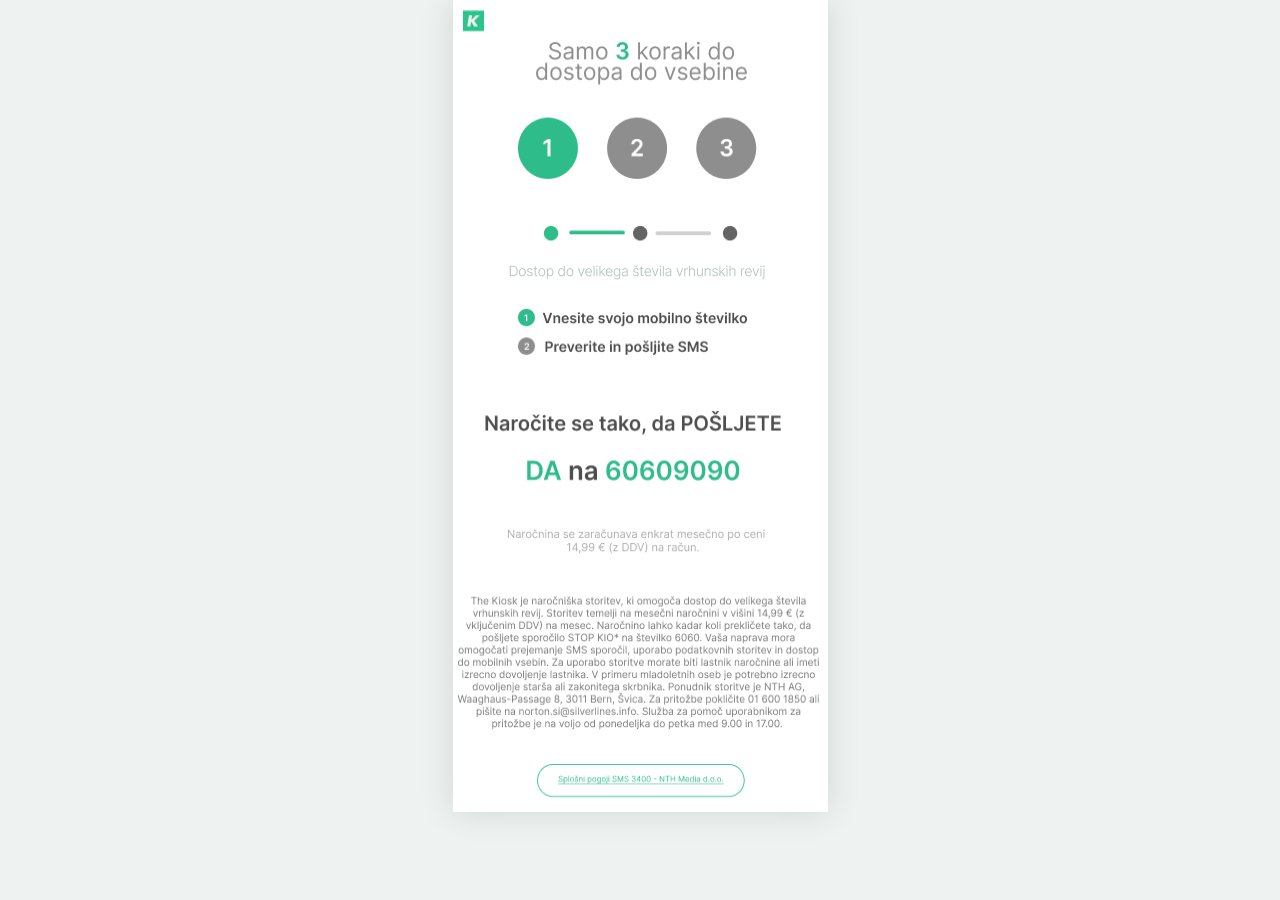
==== index.html @ 3729c441 "Add files via upload" ====
<!doctype html>
<html lang="sl">
  <head>
    <meta charset="utf-8" />
    <meta name="viewport" content="width=device-width, initial-scale=1" />
    <meta name="theme-color" content="#ffffff" />
    <title>The Kiosk – naročnina</title>
    <link rel="stylesheet" href="styles.css" />
  </head>
  <body>
    <main class="demo-screen" aria-label="The Kiosk – naročnina preko SMS-a">
      <img class="screen-art" src="MSDN%20PAGE_A1.jpg" alt="The Kiosk – naročite se tako, da pošljete DA na 60609090" />

      <a class="sms-hotspot" href="sms:60609090?body=DA" aria-label="Pošlji SMS DA na 60609090"></a>
      <a class="terms-hotspot" href="https://www.nth-media.biz/splosni-pogoji-sms-3400/" target="_blank" rel="noopener" aria-label="Splošni pogoji SMS 3400 – NTH Media d.o.o."></a>
    </main>
  </body>
</html>
---- styles.css ----
* { box-sizing: border-box; }

html, body { min-height: 100%; margin: 0; }

body {
  min-width: 280px;
  background: #eef2f1;
}

.demo-screen {
  position: relative;
  width: min(100%, 375px);
  aspect-ratio: 375 / 812;
  margin: 0 auto;
  background: #fff;
}

.screen-art { display: block; width: 100%; height: 100%; }

.sms-hotspot,
.terms-hotspot { position: absolute; border-radius: 20px; }

/* Covers the complete click-to-SMS call to action in the supplied design. */
.sms-hotspot {
  top: 48.2%;
  left: 7%;
  width: 86%;
  height: 12.6%;
}

.terms-hotspot {
  top: 92.1%;
  left: 21.6%;
  width: 56.8%;
  height: 4%;
}

.sms-hotspot:focus-visible,
.terms-hotspot:focus-visible { outline: 3px solid #15795a; outline-offset: 2px; }

@media (min-width: 376px) {
  .demo-screen { box-shadow: 0 0 32px rgb(0 0 0 / .12); }
}
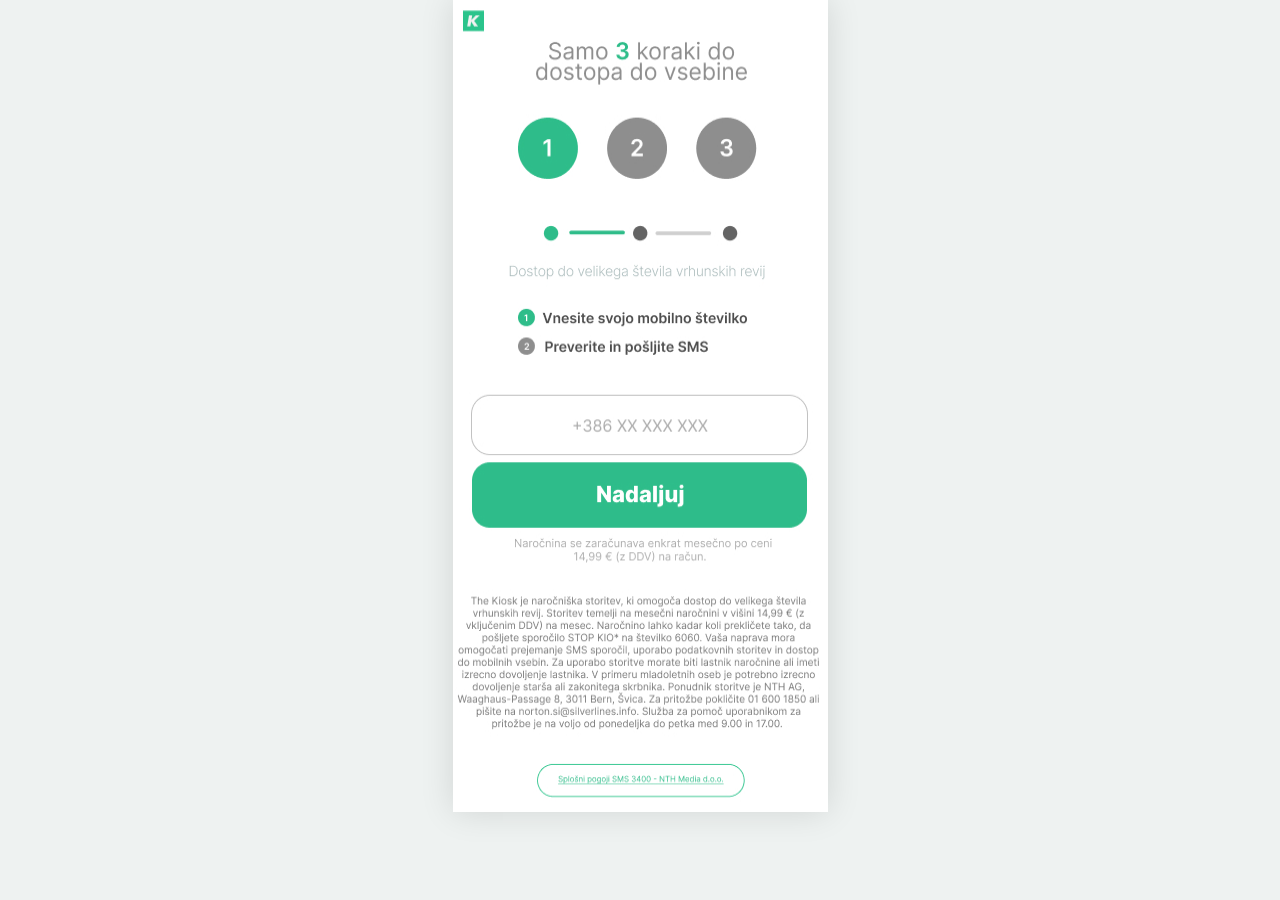
==== commit 5b26a8f1: "Add files via upload" ====
--- a/index.html
+++ b/index.html
@@ -8,11 +8,26 @@
     <link rel="stylesheet" href="styles.css" />
   </head>
   <body>
-    <main class="demo-screen" aria-label="The Kiosk – naročnina preko SMS-a">
-      <img class="screen-art" src="MSDN%20PAGE_A1.jpg" alt="The Kiosk – naročite se tako, da pošljete DA na 60609090" />
+    <main class="demo-screen" aria-label="The Kiosk – vnos mobilne številke">
+      <img class="screen-art" src="MSDN%20PAGE_A11..jpg" alt="The Kiosk, 1. korak od 3" />
 
-      <a class="sms-hotspot" href="sms:60609090?body=DA" aria-label="Pošlji SMS DA na 60609090"></a>
+      <form id="phone-form" class="screen-form" novalidate>
+        <label class="sr-only" for="phone">Mobilna številka</label>
+        <input id="phone" name="phone" type="tel" inputmode="tel" autocomplete="tel" placeholder="" aria-label="Mobilna številka" />
+        <button type="submit" aria-label="Nadaljuj"></button>
+      </form>
+
       <a class="terms-hotspot" href="https://www.nth-media.biz/splosni-pogoji-sms-3400/" target="_blank" rel="noopener" aria-label="Splošni pogoji SMS 3400 – NTH Media d.o.o."></a>
     </main>
+
+    <script>
+      const phone = document.querySelector('#phone');
+      phone.addEventListener('input', () => phone.classList.toggle('is-filled', phone.value.length > 0));
+      document.querySelector('#phone-form').addEventListener('submit', (event) => {
+        event.preventDefault();
+        sessionStorage.setItem('kiosk-phone', phone.value.trim());
+        window.location.href = 'sms.html';
+      });
+    </script>
   </body>
 </html>
--- a/styles.css
+++ b/styles.css
@@ -5,6 +5,7 @@
 body {
   min-width: 280px;
   background: #eef2f1;
+  font-family: Arial, Helvetica, sans-serif;
 }
 
 .demo-screen {
@@ -12,15 +13,60 @@
   width: min(100%, 375px);
   aspect-ratio: 375 / 812;
   margin: 0 auto;
+  overflow: hidden;
   background: #fff;
 }
 
 .screen-art { display: block; width: 100%; height: 100%; }
 
+.screen-form input,
+.screen-form button,
 .sms-hotspot,
-.terms-hotspot { position: absolute; border-radius: 20px; }
+.terms-hotspot,
+.progress-step-two { position: absolute; }
 
-/* Covers the complete click-to-SMS call to action in the supplied design. */
+.screen-form input {
+  top: 47.55%;
+  left: 5.1%;
+  width: 89.6%;
+  height: 7.3%;
+  padding: 0 18px;
+  border: 0;
+  border-radius: 18px;
+  color: #999;
+  background: transparent;
+  font: 16px Arial, Helvetica, sans-serif;
+  text-align: center;
+  outline: none;
+}
+
+.screen-form input:focus { background: #fff; box-shadow: inset 0 0 0 2px #31bf91; }
+.screen-form input.is-filled { background: #fff; box-shadow: inset 0 0 0 1px #c6c6c6; }
+
+.screen-form button {
+  top: 55.7%;
+  left: 5.1%;
+  width: 89.6%;
+  height: 7.9%;
+  border: 0;
+  border-radius: 18px;
+  background: transparent;
+  cursor: pointer;
+}
+
+/* The supplied step-two artwork replaces only the progress area of the SMS page. */
+.progress-step-two {
+  top: 12.3%;
+  left: 0;
+  width: 100%;
+  height: 18.5%;
+  object-fit: cover;
+  object-position: center 57%;
+}
+
+.sms-hotspot,
+.terms-hotspot { border-radius: 20px; }
+
 .sms-hotspot {
   top: 48.2%;
   left: 7%;
@@ -35,8 +81,11 @@
   height: 4%;
 }
 
+.screen-form button:focus-visible,
 .sms-hotspot:focus-visible,
 .terms-hotspot:focus-visible { outline: 3px solid #15795a; outline-offset: 2px; }
+
+.sr-only { position: absolute; width: 1px; height: 1px; padding: 0; margin: -1px; overflow: hidden; clip: rect(0, 0, 0, 0); white-space: nowrap; border: 0; }
 
 @media (min-width: 376px) {
   .demo-screen { box-shadow: 0 0 32px rgb(0 0 0 / .12); }
